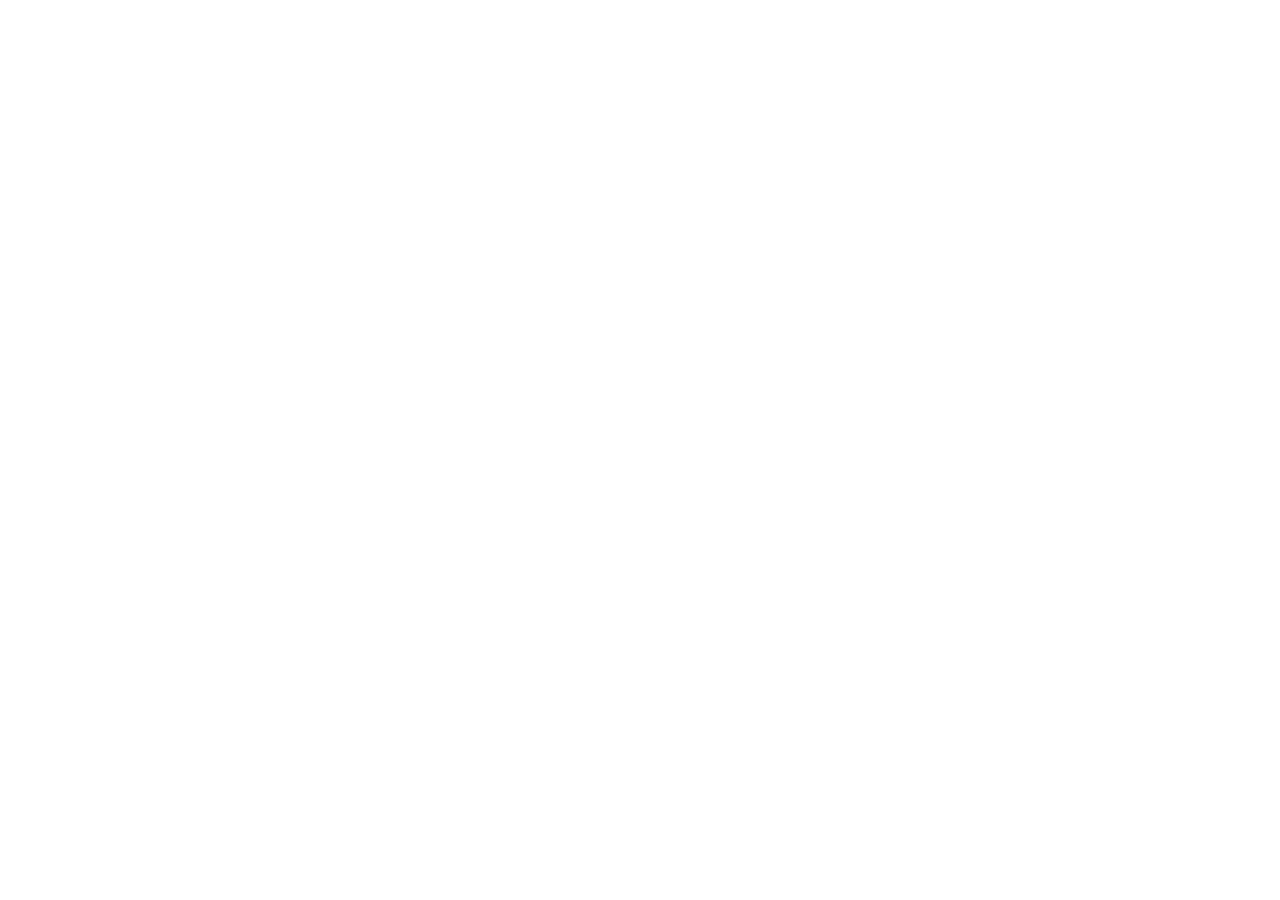
==== admin.html @ 89c9cb2d "Maquetación HTML Proyecto" ====
<!DOCTYPE html>
<html lang="en">
<head>
    <meta charset="UTF-8">
    <meta name="viewport" content="width=device-width, initial-scale=1.0">
    <title>Panel Administrativo</title>
</head>
<body>
    
</body>
</html>
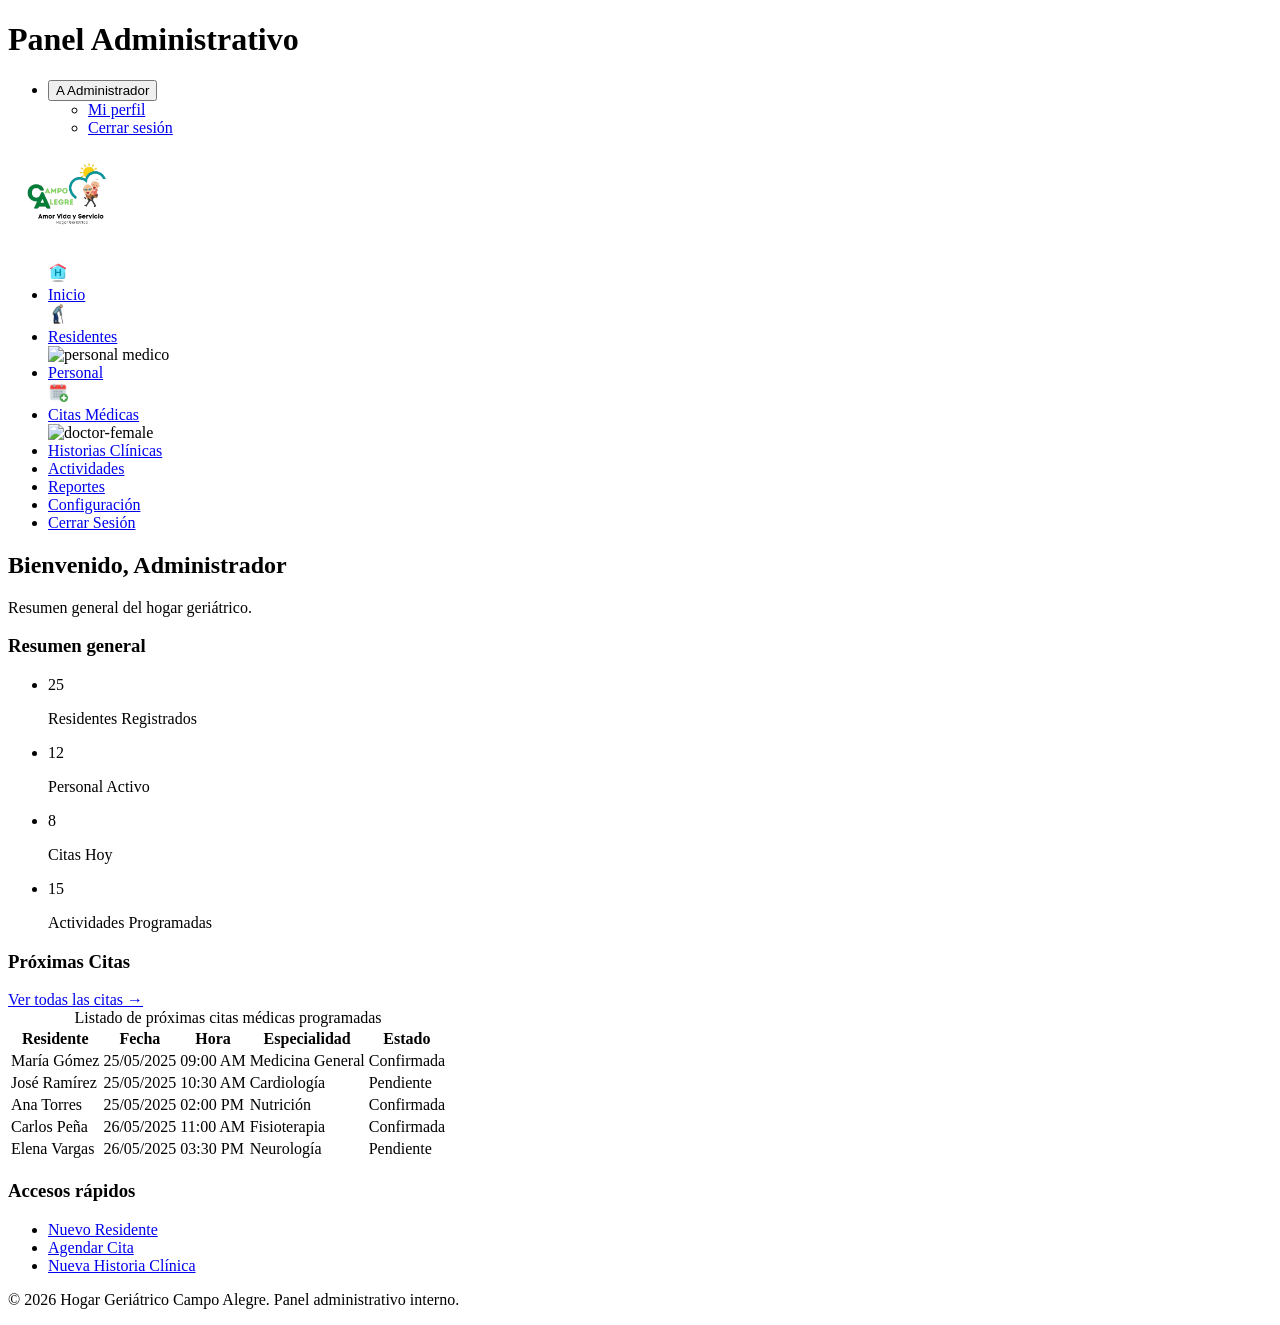
==== commit 9ebefaa6: "desarrollo admin.html" ====
--- a/admin.html
+++ b/admin.html
@@ -1,11 +1,207 @@
 <!DOCTYPE html>
-<html lang="en">
+<html lang="es">
 <head>
-    <meta charset="UTF-8">
-    <meta name="viewport" content="width=device-width, initial-scale=1.0">
-    <title>Panel Administrativo</title>
+<meta charset="UTF-8">
+<meta name="viewport" content="width=device-width, initial-scale=1.0">
+<meta name="description" content="Panel administrativo del Hogar Geriátrico Campo Alegre.">
+<title>Panel Administrativo | Hogar Geriátrico Campo Alegre</title>
 </head>
 <body>
-    
+
+    <!-- ============ BARRA SUPERIOR ============ -->
+    <header>
+        <h1>Panel Administrativo</h1>
+
+        <nav aria-label="Cuenta de usuario">
+            <ul>
+                <li>
+                    <button type="button" aria-haspopup="true" aria-expanded="false">
+                        A Administrador
+                    </button>
+                    <ul>
+                        <li><a href="index.html">Mi perfil</a></li>
+                        <li><a href="login.html">Cerrar sesión</a></li>
+                    </ul>
+                </li>
+            </ul>
+        </nav>
+    </header>
+
+    <div class="contenedor-panel">
+
+        <!-- ============ MENÚ LATERAL DE MÓDULOS ============ -->
+        <aside aria-label="Menú de administración">
+            <a href="index.html">
+                <img src="assets/images/logo Hogar geriatrico.png" alt="Logo Hogar Geriátrico Campo Alegre" width="120">
+            </a>
+
+            <nav aria-label="Módulos del sistema">
+                <ul>
+                    <div>
+                    <img src="assets/images/icons/inicio.png" alt="inicio" width="20">
+                    <li><a href="inicio.html" aria-current="page">Inicio</a></li>
+                    </div>
+
+                    <img src="assets/images/icons/residentes.png" alt="residentes"  width="20">
+                    <li><a href="residentes.html">Residentes</a></li>
+
+                    <img src="assets/images/icons/personal.png" alt="personal medico" width="20">
+                    <li><a href="personal.html">Personal</a></li>
+
+                    <div>
+                        <img src="assets/images/icons/citas medicas.png" alt="" width="20">
+                        <li><a href="citas-medicas.html">Citas Médicas</a></li>
+                    </div>
+
+                    <div>
+                         <img src="assets/images/icons/hc.png" alt="doctor-female" width="20">
+                        <li><a href="historias-clinicas.html">Historias Clínicas</a></li>
+                    </div>
+
+                    <div>
+                        <li><a href="actividades.html">Actividades</a></li>
+                    </div>
+
+                    <div>
+                        <li><a href="reportes.html">Reportes</a></li>
+                    </div>
+
+                    <div>
+                        <li><a href="configuracion.html">Configuración</a></li>
+                    </div>
+                    
+                    <div>
+                        <li><a href="login.html">Cerrar Sesión</a></li>
+                    </div>
+                </ul>
+            </nav>
+        </aside>
+
+        <!-- ============ CONTENIDO PRINCIPAL ============ -->
+        <main>
+
+            <header>
+                <h2>Bienvenido, Administrador</h2>
+                <p>Resumen general del hogar geriátrico.</p>
+            </header>
+
+            <!-- Tarjetas de resumen -->
+            <section aria-labelledby="titulo-resumen">
+                <h3 id="titulo-resumen">Resumen general</h3>
+
+                <ul>
+                    <li>
+                        <p>25</p>
+                        <p>Residentes Registrados</p>
+                    </li>
+                    <li>
+                        <p>12</p>
+                        <p>Personal Activo</p>
+                    </li>
+                    <li>
+                        <p>8</p>
+                        <p>Citas Hoy</p>
+                    </li>
+                    <li>
+                        <p>15</p>
+                        <p>Actividades Programadas</p>
+                    </li>
+                </ul>
+            </section>
+
+            <!-- Próximas citas -->
+            <section id="proximas-citas" aria-labelledby="titulo-proximas-citas">
+
+                <header>
+                    <h3 id="titulo-proximas-citas">Próximas Citas</h3>
+                    <a href="citas-medicas.html">Ver todas las citas &rarr;</a>
+                </header>
+
+                <table>
+                    <caption>Listado de próximas citas médicas programadas</caption>
+                    <thead>
+                        <tr>
+                            <th scope="col">Residente</th>
+                            <th scope="col">Fecha</th>
+                            <th scope="col">Hora</th>
+                            <th scope="col">Especialidad</th>
+                            <th scope="col">Estado</th>
+                        </tr>
+                    </thead>
+                    <tbody>
+                        <tr>
+                            <td>María Gómez</td>
+                            <td>25/05/2025</td>
+                            <td>09:00 AM</td>
+                            <td>Medicina General</td>
+                            <td><span>Confirmada</span></td>
+                        </tr>
+                        <tr>
+                            <td>José Ramírez</td>
+                            <td>25/05/2025</td>
+                            <td>10:30 AM</td>
+                            <td>Cardiología</td>
+                            <td><span>Pendiente</span></td>
+                        </tr>
+                        <tr>
+                            <td>Ana Torres</td>
+                            <td>25/05/2025</td>
+                            <td>02:00 PM</td>
+                            <td>Nutrición</td>
+                            <td><span>Confirmada</span></td>
+                        </tr>
+                        <tr>
+                            <td>Carlos Peña</td>
+                            <td>26/05/2025</td>
+                            <td>11:00 AM</td>
+                            <td>Fisioterapia</td>
+                            <td><span>Confirmada</span></td>
+                        </tr>
+                        <tr>
+                            <td>Elena Vargas</td>
+                            <td>26/05/2025</td>
+                            <td>03:30 PM</td>
+                            <td>Neurología</td>
+                            <td><span>Pendiente</span></td>
+                        </tr>
+                    </tbody>
+                </table>
+
+            </section>
+
+            <!-- Accesos rápidos -->
+            <section aria-labelledby="titulo-accesos-rapidos">
+                <h3 id="titulo-accesos-rapidos">Accesos rápidos</h3>
+
+                <ul>
+                    <li>
+                        <a href="residentes.html#nuevo">
+                            <span aria-hidden="true"></span>
+                            Nuevo Residente
+                        </a>
+                    </li>
+                    <li>
+                        <a href="citas-medicas.html#agendar">
+                            <span aria-hidden="true"></span>
+                            Agendar Cita
+                        </a>
+                    </li>
+                    <li>
+                        <a href="historias-clinicas.html#nueva">
+                            <span aria-hidden="true"></span>
+                            Nueva Historia Clínica
+                        </a>
+                    </li>
+                </ul>
+            </section>
+
+        </main>
+
+    </div>
+
+    <footer>
+        <p>&copy; 2026 Hogar Geriátrico Campo Alegre. Panel administrativo interno.</p>
+    </footer>
+
 </body>
 </html>
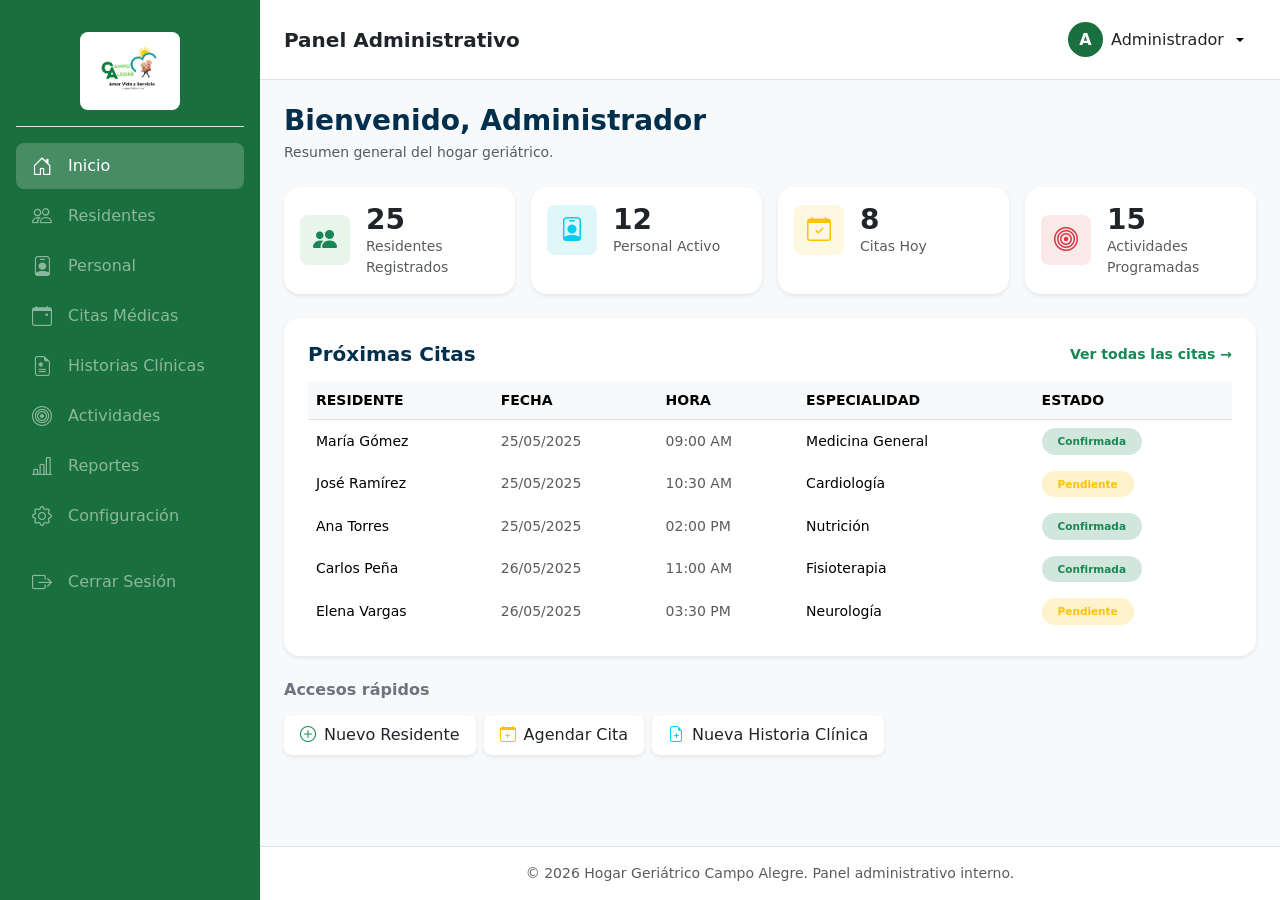
==== commit 77d031e2: "Agregar estilos con bootstrap" ====
--- a/admin.html
+++ b/admin.html
@@ -1,207 +1,283 @@
 <!DOCTYPE html>
 <html lang="es">
 <head>
-<meta charset="UTF-8">
-<meta name="viewport" content="width=device-width, initial-scale=1.0">
-<meta name="description" content="Panel administrativo del Hogar Geriátrico Campo Alegre.">
-<title>Panel Administrativo | Hogar Geriátrico Campo Alegre</title>
+    <meta charset="UTF-8">
+    <meta name="viewport" content="width=device-width, initial-scale=1.0">
+    <meta name="description" content="Panel administrativo del Hogar Geriátrico Campo Alegre.">
+    <title>Panel Administrativo | Hogar Geriátrico Campo Alegre</title>
+    
+    <!-- Bootstrap 5 CSS -->
+    <link href="https://cdn.jsdelivr.net/npm/bootstrap@5.3.3/dist/css/bootstrap.min.css" rel="stylesheet">
+    <!-- Bootstrap Icons -->
+    <link href="https://cdn.jsdelivr.net/npm/bootstrap-icons@1.11.3/font/bootstrap-icons.css" rel="stylesheet">
 </head>
-<body>
-
-    <!-- ============ BARRA SUPERIOR ============ -->
-    <header>
-        <h1>Panel Administrativo</h1>
-
-        <nav aria-label="Cuenta de usuario">
-            <ul>
-                <li>
-                    <button type="button" aria-haspopup="true" aria-expanded="false">
-                        A Administrador
-                    </button>
-                    <ul>
-                        <li><a href="index.html">Mi perfil</a></li>
-                        <li><a href="login.html">Cerrar sesión</a></li>
-                    </ul>
-                </li>
-            </ul>
-        </nav>
-    </header>
-
-    <div class="contenedor-panel">
-
-        <!-- ============ MENÚ LATERAL DE MÓDULOS ============ -->
-        <aside aria-label="Menú de administración">
-            <a href="index.html">
-                <img src="assets/images/logo Hogar geriatrico.png" alt="Logo Hogar Geriátrico Campo Alegre" width="120">
-            </a>
-
-            <nav aria-label="Módulos del sistema">
-                <ul>
-                    <div>
-                    <img src="assets/images/icons/inicio.png" alt="inicio" width="20">
-                    <li><a href="inicio.html" aria-current="page">Inicio</a></li>
-                    </div>
-
-                    <img src="assets/images/icons/residentes.png" alt="residentes"  width="20">
-                    <li><a href="residentes.html">Residentes</a></li>
-
-                    <img src="assets/images/icons/personal.png" alt="personal medico" width="20">
-                    <li><a href="personal.html">Personal</a></li>
-
-                    <div>
-                        <img src="assets/images/icons/citas medicas.png" alt="" width="20">
-                        <li><a href="citas-medicas.html">Citas Médicas</a></li>
-                    </div>
-
-                    <div>
-                         <img src="assets/images/icons/hc.png" alt="doctor-female" width="20">
-                        <li><a href="historias-clinicas.html">Historias Clínicas</a></li>
-                    </div>
-
-                    <div>
-                        <li><a href="actividades.html">Actividades</a></li>
-                    </div>
-
-                    <div>
-                        <li><a href="reportes.html">Reportes</a></li>
-                    </div>
-
-                    <div>
-                        <li><a href="configuracion.html">Configuración</a></li>
-                    </div>
-                    
-                    <div>
-                        <li><a href="login.html">Cerrar Sesión</a></li>
-                    </div>
+<body class="bg-light">
+
+    <div class="d-flex min-vh-100">
+
+        <!--Menú lateral()-->
+        <aside class="text-white p-3 d-flex flex-column" style="width: 260px; min-width: 260px; background-color: #196f3d;" aria-label="Menú de administración">
+            
+            <!-- Logo -->
+            <div class="text-center py-3 mb-3 border-bottom border-white-50">
+                <a href="index.html">
+                    <img src="assets/images/logo Hogar geriatrico.png" alt="Logo Hogar Geriátrico Campo Alegre" width="100" class="img-fluid bg-white p-2 rounded-3">
+                </a>
+            </div>
+
+            <!-- Navegación de módulos -->
+            <nav aria-label="Módulos del sistema" class="w-100">
+                <ul class="nav nav-pills flex-column gap-1">
+                    <li class="nav-item">
+                        <a href="inicio.html" class="nav-link text-white active d-flex align-items-center gap-3 py-2 px-3 rounded-3" style="background-color: rgba(255,255,255,0.2);" aria-current="page">
+                            <i class="bi bi-house-door fs-5"></i>
+                            <span>Inicio</span>
+                        </a>
+                    </li>
+                    <li class="nav-item">
+                        <a href="residentes.html" class="nav-link text-white-50 d-flex align-items-center gap-3 py-2 px-3 rounded-3">
+                            <i class="bi bi-people fs-5"></i>
+                            <span>Residentes</span>
+                        </a>
+                    </li>
+                    <li class="nav-item">
+                        <a href="personal.html" class="nav-link text-white-50 d-flex align-items-center gap-3 py-2 px-3 rounded-3">
+                            <i class="bi bi-person-badge fs-5"></i>
+                            <span>Personal</span>
+                        </a>
+                    </li>
+                    <li class="nav-item">
+                        <a href="citas-medicas.html" class="nav-link text-white-50 d-flex align-items-center gap-3 py-2 px-3 rounded-3">
+                            <i class="bi bi-calendar-event fs-5"></i>
+                            <span>Citas Médicas</span>
+                        </a>
+                    </li>
+                    <li class="nav-item">
+                        <a href="historias-clinicas.html" class="nav-link text-white-50 d-flex align-items-center gap-3 py-2 px-3 rounded-3">
+                            <i class="bi bi-file-earmark-medical fs-5"></i>
+                            <span>Historias Clínicas</span>
+                        </a>
+                    </li>
+                    <li class="nav-item">
+                        <a href="actividades.html" class="nav-link text-white-50 d-flex align-items-center gap-3 py-2 px-3 rounded-3">
+                            <i class="bi bi-bullseye fs-5"></i>
+                            <span>Actividades</span>
+                        </a>
+                    </li>
+                    <li class="nav-item">
+                        <a href="reportes.html" class="nav-link text-white-50 d-flex align-items-center gap-3 py-2 px-3 rounded-3">
+                            <i class="bi bi-bar-chart-line fs-5"></i>
+                            <span>Reportes</span>
+                        </a>
+                    </li>
+                    <li class="nav-item">
+                        <a href="configuracion.html" class="nav-link text-white-50 d-flex align-items-center gap-3 py-2 px-3 rounded-3">
+                            <i class="bi bi-gear fs-5"></i>
+                            <span>Configuración</span>
+                        </a>
+                    </li>
+                    <li class="nav-item mt-3">
+                        <a href="login.html" class="nav-link text-white-50 d-flex align-items-center gap-3 py-2 px-3 rounded-3">
+                            <i class="bi bi-box-arrow-right fs-5"></i>
+                            <span>Cerrar Sesión</span>
+                        </a>
+                    </li>
                 </ul>
             </nav>
         </aside>
 
         <!-- ============ CONTENIDO PRINCIPAL ============ -->
-        <main>
-
-            <header>
-                <h2>Bienvenido, Administrador</h2>
-                <p>Resumen general del hogar geriátrico.</p>
+        <div class="flex-grow-1 d-flex flex-column">
+
+            <!-- BARRA SUPERIOR (HEADER) -->
+            <header class="bg-white border-bottom px-4 py-3 d-flex justify-content-between align-items-center">
+                <h1 class="h5 fw-bold text-dark mb-0">Panel Administrativo</h1>
+
+                <!-- Usuario y Menú desplegable -->
+                <nav aria-label="Cuenta de usuario" class="dropdown">
+                    <button class="btn btn-light d-flex align-items-center gap-2 border-0 bg-transparent dropdown-toggle" type="button" data-bs-toggle="dropdown" aria-expanded="false">
+                        <span class="rounded-circle text-white d-flex align-items-center justify-content-center fw-bold" style="width: 35px; height: 35px; background-color: #196f3d;">A</span>
+                        <span class="fw-medium text-dark">Administrador</span>
+                    </button>
+                    <ul class="dropdown-menu dropdown-menu-end border-0 shadow-sm rounded-3">
+                        <li><a class="dropdown-item small" href="index.html"><i class="bi bi-person me-2"></i>Mi perfil</a></li>
+                        <li><hr class="dropdown-divider"></li>
+                        <li><a class="dropdown-item small text-danger" href="login.html"><i class="bi bi-box-arrow-right me-2"></i>Cerrar sesión</a></li>
+                    </ul>
+                </nav>
             </header>
 
-            <!-- Tarjetas de resumen -->
-            <section aria-labelledby="titulo-resumen">
-                <h3 id="titulo-resumen">Resumen general</h3>
-
-                <ul>
-                    <li>
-                        <p>25</p>
-                        <p>Residentes Registrados</p>
-                    </li>
-                    <li>
-                        <p>12</p>
-                        <p>Personal Activo</p>
-                    </li>
-                    <li>
-                        <p>8</p>
-                        <p>Citas Hoy</p>
-                    </li>
-                    <li>
-                        <p>15</p>
-                        <p>Actividades Programadas</p>
-                    </li>
-                </ul>
-            </section>
-
-            <!-- Próximas citas -->
-            <section id="proximas-citas" aria-labelledby="titulo-proximas-citas">
-
-                <header>
-                    <h3 id="titulo-proximas-citas">Próximas Citas</h3>
-                    <a href="citas-medicas.html">Ver todas las citas &rarr;</a>
-                </header>
-
-                <table>
-                    <caption>Listado de próximas citas médicas programadas</caption>
-                    <thead>
-                        <tr>
-                            <th scope="col">Residente</th>
-                            <th scope="col">Fecha</th>
-                            <th scope="col">Hora</th>
-                            <th scope="col">Especialidad</th>
-                            <th scope="col">Estado</th>
-                        </tr>
-                    </thead>
-                    <tbody>
-                        <tr>
-                            <td>María Gómez</td>
-                            <td>25/05/2025</td>
-                            <td>09:00 AM</td>
-                            <td>Medicina General</td>
-                            <td><span>Confirmada</span></td>
-                        </tr>
-                        <tr>
-                            <td>José Ramírez</td>
-                            <td>25/05/2025</td>
-                            <td>10:30 AM</td>
-                            <td>Cardiología</td>
-                            <td><span>Pendiente</span></td>
-                        </tr>
-                        <tr>
-                            <td>Ana Torres</td>
-                            <td>25/05/2025</td>
-                            <td>02:00 PM</td>
-                            <td>Nutrición</td>
-                            <td><span>Confirmada</span></td>
-                        </tr>
-                        <tr>
-                            <td>Carlos Peña</td>
-                            <td>26/05/2025</td>
-                            <td>11:00 AM</td>
-                            <td>Fisioterapia</td>
-                            <td><span>Confirmada</span></td>
-                        </tr>
-                        <tr>
-                            <td>Elena Vargas</td>
-                            <td>26/05/2025</td>
-                            <td>03:30 PM</td>
-                            <td>Neurología</td>
-                            <td><span>Pendiente</span></td>
-                        </tr>
-                    </tbody>
-                </table>
-
-            </section>
-
-            <!-- Accesos rápidos -->
-            <section aria-labelledby="titulo-accesos-rapidos">
-                <h3 id="titulo-accesos-rapidos">Accesos rápidos</h3>
-
-                <ul>
-                    <li>
-                        <a href="residentes.html#nuevo">
-                            <span aria-hidden="true"></span>
-                            Nuevo Residente
-                        </a>
-                    </li>
-                    <li>
-                        <a href="citas-medicas.html#agendar">
-                            <span aria-hidden="true"></span>
-                            Agendar Cita
-                        </a>
-                    </li>
-                    <li>
-                        <a href="historias-clinicas.html#nueva">
-                            <span aria-hidden="true"></span>
-                            Nueva Historia Clínica
-                        </a>
-                    </li>
-                </ul>
-            </section>
-
-        </main>
+            <!-- CUERPO PRINCIPAL -->
+            <main class="p-4 flex-grow-1">
+
+                <!-- Bienvenida -->
+                <div class="mb-4">
+                    <h2 class="h3 fw-bold mb-1" style="color: #00304D;">Bienvenido, Administrador</h2>
+                    <p class="text-muted small mb-0">Resumen general del hogar geriátrico.</p>
+                </div>
+
+                <!-- Tarjetas de Resumen -->
+                <section aria-labelledby="titulo-resumen" class="mb-4">
+                    <h3 id="titulo-resumen" class="visually-hidden">Resumen general</h3>
+
+                    <div class="row row-cols-1 row-cols-sm-2 row-cols-xl-4 g-3">
+                        
+                        <!-- Tarjeta 1 -->
+                        <div class="col">
+                            <div class="card border-0 shadow-sm rounded-4 p-3 bg-white h-100">
+                                <div class="d-flex align-items-center gap-3">
+                                    <div class="p-3 rounded-3 d-flex align-items-center justify-content-center" style="background-color: #e8f5e9; width: 50px; height: 50px;">
+                                        <i class="bi bi-people-fill text-success fs-4"></i>
+                                    </div>
+                                    <div>
+                                        <div class="h3 fw-bold mb-0 text-dark">25</div>
+                                        <div class="text-muted small">Residentes Registrados</div>
+                                    </div>
+                                </div>
+                            </div>
+                        </div>
+
+                        <!-- Tarjeta 2 -->
+                        <div class="col">
+                            <div class="card border-0 shadow-sm rounded-4 p-3 bg-white h-100">
+                                <div class="d-flex align-items-center gap-3">
+                                    <div class="p-3 rounded-3 d-flex align-items-center justify-content-center" style="background-color: #e0f7fa; width: 50px; height: 50px;">
+                                        <i class="bi bi-person-badge text-info fs-4"></i>
+                                    </div>
+                                    <div>
+                                        <div class="h3 fw-bold mb-0 text-dark">12</div>
+                                        <div class="text-muted small">Personal Activo</div>
+                                    </div>
+                                </div>
+                            </div>
+                        </div>
+
+                        <!-- Tarjeta 3 -->
+                        <div class="col">
+                            <div class="card border-0 shadow-sm rounded-4 p-3 bg-white h-100">
+                                <div class="d-flex align-items-center gap-3">
+                                    <div class="p-3 rounded-3 d-flex align-items-center justify-content-center" style="background-color: #fff8e1; width: 50px; height: 50px;">
+                                        <i class="bi bi-calendar-check text-warning fs-4"></i>
+                                    </div>
+                                    <div>
+                                        <div class="h3 fw-bold mb-0 text-dark">8</div>
+                                        <div class="text-muted small">Citas Hoy</div>
+                                    </div>
+                                </div>
+                            </div>
+                        </div>
+
+                        <!-- Tarjeta 4 -->
+                        <div class="col">
+                            <div class="card border-0 shadow-sm rounded-4 p-3 bg-white h-100">
+                                <div class="d-flex align-items-center gap-3">
+                                    <div class="p-3 rounded-3 d-flex align-items-center justify-content-center" style="background-color: #fbe9e7; width: 50px; height: 50px;">
+                                        <i class="bi bi-bullseye text-danger fs-4"></i>
+                                    </div>
+                                    <div>
+                                        <div class="h3 fw-bold mb-0 text-dark">15</div>
+                                        <div class="text-muted small">Actividades Programadas</div>
+                                    </div>
+                                </div>
+                            </div>
+                        </div>
+
+                    </div>
+                </section>
+
+                <!-- Próximas Citas (Tabla) -->
+                <section id="proximas-citas" class="card border-0 shadow-sm rounded-4 bg-white p-4 mb-4" aria-labelledby="titulo-proximas-citas">
+
+                    <header class="d-flex justify-content-between align-items-center mb-3">
+                        <h3 id="titulo-proximas-citas" class="h5 fw-bold mb-0" style="color: #00304D;">Próximas Citas</h3>
+                        <a href="citas-medicas.html" class="text-decoration-none text-success small fw-semibold">
+                            Ver todas las citas &rarr;
+                        </a>
+                    </header>
+
+                    <div class="table-responsive">
+                        <table class="table table-borderless align-middle mb-0">
+                            <caption class="visually-hidden">Listado de próximas citas médicas programadas</caption>
+                            <thead class="table-light border-bottom text-uppercase small text-muted">
+                                <tr>
+                                    <th scope="col" class="fw-semibold">Residente</th>
+                                    <th scope="col" class="fw-semibold">Fecha</th>
+                                    <th scope="col" class="fw-semibold">Hora</th>
+                                    <th scope="col" class="fw-semibold">Especialidad</th>
+                                    <th scope="col" class="fw-semibold">Estado</th>
+                                </tr>
+                            </thead>
+                            <tbody class="small">
+                                <tr>
+                                    <td class="fw-medium">María Gómez</td>
+                                    <td class="text-muted">25/05/2025</td>
+                                    <td class="text-muted">09:00 AM</td>
+                                    <td>Medicina General</td>
+                                    <td><span class="badge rounded-pill text-success bg-success-subtle px-3 py-2">Confirmada</span></td>
+                                </tr>
+                                <tr>
+                                    <td class="fw-medium">José Ramírez</td>
+                                    <td class="text-muted">25/05/2025</td>
+                                    <td class="text-muted">10:30 AM</td>
+                                    <td>Cardiología</td>
+                                    <td><span class="badge rounded-pill text-warning bg-warning-subtle px-3 py-2">Pendiente</span></td>
+                                </tr>
+                                <tr>
+                                    <td class="fw-medium">Ana Torres</td>
+                                    <td class="text-muted">25/05/2025</td>
+                                    <td class="text-muted">02:00 PM</td>
+                                    <td>Nutrición</td>
+                                    <td><span class="badge rounded-pill text-success bg-success-subtle px-3 py-2">Confirmada</span></td>
+                                </tr>
+                                <tr>
+                                    <td class="fw-medium">Carlos Peña</td>
+                                    <td class="text-muted">26/05/2025</td>
+                                    <td class="text-muted">11:00 AM</td>
+                                    <td>Fisioterapia</td>
+                                    <td><span class="badge rounded-pill text-success bg-success-subtle px-3 py-2">Confirmada</span></td>
+                                </tr>
+                                <tr>
+                                    <td class="fw-medium">Elena Vargas</td>
+                                    <td class="text-muted">26/05/2025</td>
+                                    <td class="text-muted">03:30 PM</td>
+                                    <td>Neurología</td>
+                                    <td><span class="badge rounded-pill text-warning bg-warning-subtle px-3 py-2">Pendiente</span></td>
+                                </tr>
+                            </tbody>
+                        </table>
+                    </div>
+
+                </section>
+
+                <!-- Accesos Rápida -->
+                <section aria-labelledby="titulo-accesos-rapidos">
+                    <h3 id="titulo-accesos-rapidos" class="h6 fw-bold mb-3 text-secondary">Accesos rápidos</h3>
+
+                    <div class="d-flex flex-wrap gap-2">
+                        <a href="residentes.html#nuevo" class="btn btn-white bg-white border-0 shadow-sm rounded-3 py-2 px-3 small fw-medium text-dark d-flex align-items-center gap-2">
+                            <i class="bi bi-plus-circle text-success fs-6"></i> Nuevo Residente
+                        </a>
+                        <a href="citas-medicas.html#agendar" class="btn btn-white bg-white border-0 shadow-sm rounded-3 py-2 px-3 small fw-medium text-dark d-flex align-items-center gap-2">
+                            <i class="bi bi-calendar-plus text-warning fs-6"></i> Agendar Cita
+                        </a>
+                        <a href="historias-clinicas.html#nueva" class="btn btn-white bg-white border-0 shadow-sm rounded-3 py-2 px-3 small fw-medium text-dark d-flex align-items-center gap-2">
+                            <i class="bi bi-file-earmark-plus text-info fs-6"></i> Nueva Historia Clínica
+                        </a>
+                    </div>
+                </section>
+
+            </main>
+
+            <!-- FOOTER -->
+            <footer class="bg-white border-top py-3 text-center text-muted small">
+                <p class="mb-0">&copy; 2026 Hogar Geriátrico Campo Alegre. Panel administrativo interno.</p>
+            </footer>
+
+        </div>
 
     </div>
 
-    <footer>
-        <p>&copy; 2026 Hogar Geriátrico Campo Alegre. Panel administrativo interno.</p>
-    </footer>
-
+    <!-- Bootstrap Bundle JS (requerido para los Dropdowns/Menús) -->
+    <script src="https://cdn.jsdelivr.net/npm/bootstrap@5.3.3/dist/js/bootstrap.bundle.min.js"></script>
 </body>
 </html>
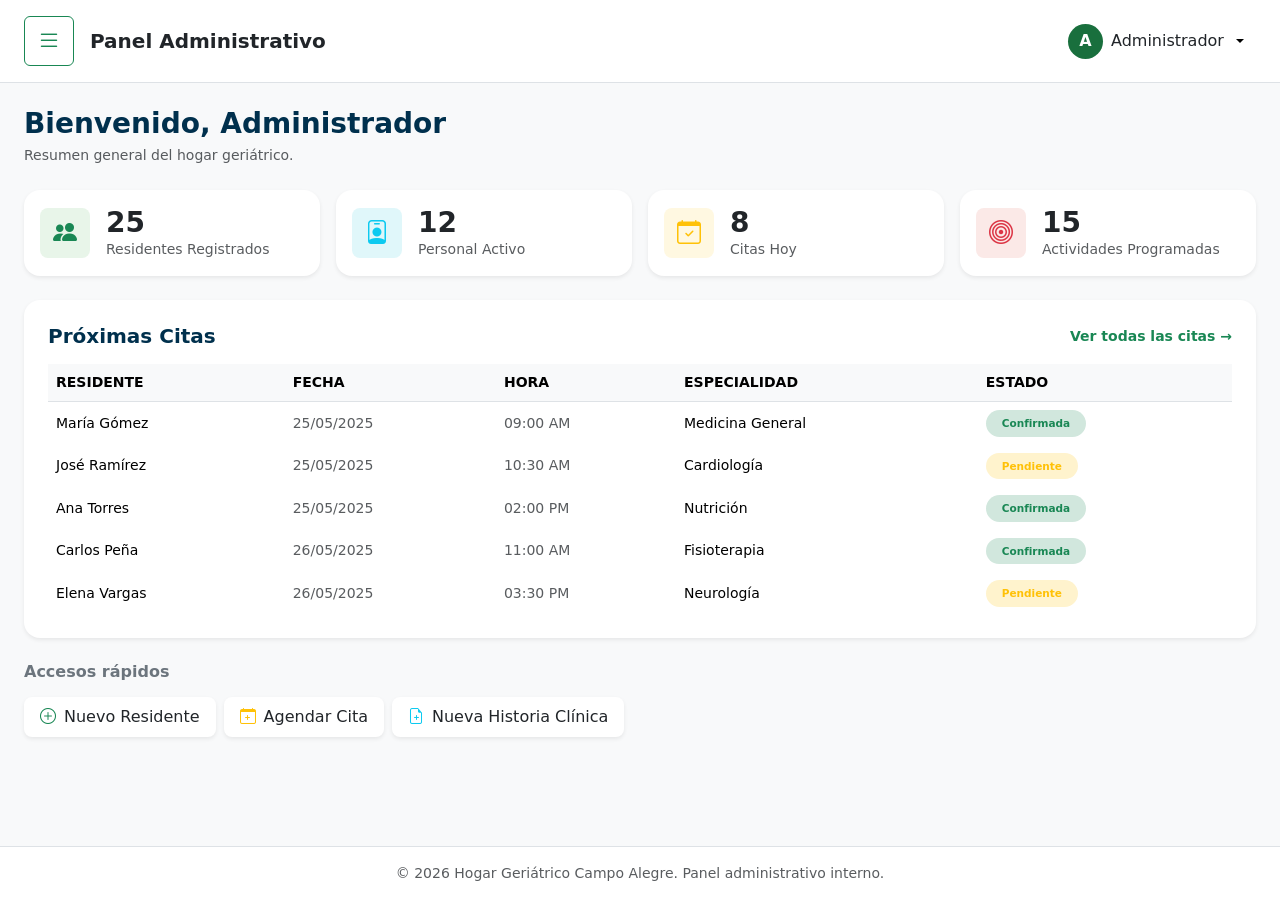
==== commit 3027b391: "Actualización de login y admin + creación de Js para los dos" ====
--- a/admin.html
+++ b/admin.html
@@ -16,7 +16,18 @@
     <div class="d-flex min-vh-100">
 
         <!--Menú lateral()-->
-        <aside class="text-white p-3 d-flex flex-column" style="width: 260px; min-width: 260px; background-color: #196f3d;" aria-label="Menú de administración">
+      <aside class="offcanvas offcanvas-start text-white p-3"
+       tabindex="-1"
+       id="menuLateral"
+       aria-label="Menú de administración"
+       style="width: 260px; background-color: #196f3d;">
+       <div class="d-flex justify-content-end mb-2">
+    <button type="button"
+            class="btn-close btn-close-white"
+            data-bs-dismiss="offcanvas"
+            aria-label="Cerrar">
+    </button>
+</div>
             
             <!-- Logo -->
             <div class="text-center py-3 mb-3 border-bottom border-white-50">
@@ -90,8 +101,23 @@
         <div class="flex-grow-1 d-flex flex-column">
 
             <!-- BARRA SUPERIOR (HEADER) -->
-            <header class="bg-white border-bottom px-4 py-3 d-flex justify-content-between align-items-center">
-                <h1 class="h5 fw-bold text-dark mb-0">Panel Administrativo</h1>
+           <header class="bg-white border-bottom px-4 py-3 d-flex justify-content-between align-items-center">
+
+    <div class="d-flex align-items-center gap-3">
+
+        <button class="btn btn-outline-success"
+                type="button"
+                data-bs-toggle="offcanvas"
+                data-bs-target="#menuLateral"
+                aria-controls="menuLateral">
+            <i class="bi bi-list fs-4"></i>
+        </button>
+
+        <h1 class="h5 fw-bold text-dark mb-0">
+            Panel Administrativo
+        </h1>
+
+    </div>
 
                 <!-- Usuario y Menú desplegable -->
                 <nav aria-label="Cuenta de usuario" class="dropdown">
@@ -279,5 +305,6 @@
 
     <!-- Bootstrap Bundle JS (requerido para los Dropdowns/Menús) -->
     <script src="https://cdn.jsdelivr.net/npm/bootstrap@5.3.3/dist/js/bootstrap.bundle.min.js"></script>
+    
 </body>
 </html>
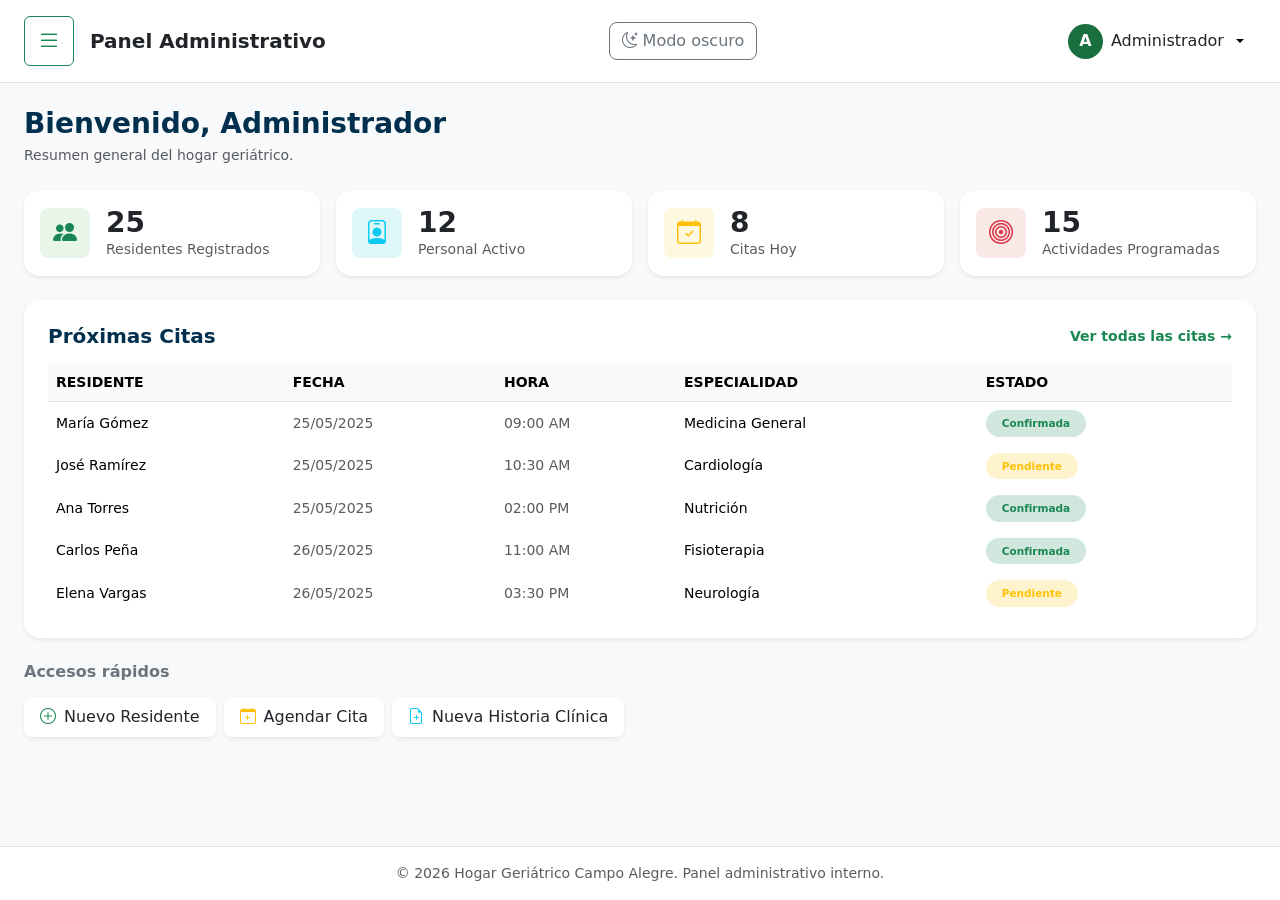
==== commit 12f82d1c: "Ajustes en js" ====
--- a/admin.html
+++ b/admin.html
@@ -17,11 +17,11 @@
 
         <!--Menú lateral()-->
       <aside class="offcanvas offcanvas-start text-white p-3"
-       tabindex="-1"
-       id="menuLateral"
-       aria-label="Menú de administración"
-       style="width: 260px; background-color: #196f3d;">
-       <div class="d-flex justify-content-end mb-2">
+            tabindex="-1"
+            id="menuLateral"
+            aria-label="Menú de administración"
+            style="width: 260px; background-color: #196f3d;">
+                <div class="d-flex justify-content-end mb-2">
     <button type="button"
             class="btn-close btn-close-white"
             data-bs-dismiss="offcanvas"
@@ -119,6 +119,13 @@
 
     </div>
 
+<!-- Botón para cambiar el tema -->
+<button type="button" id="btnTema"
+        class="btn btn-outline-secondary rounded-3 me-3">
+    <i class="bi bi-moon-stars" id="iconoTema"></i>
+    <span id="textoTema">Modo oscuro</span>
+</button>
+
                 <!-- Usuario y Menú desplegable -->
                 <nav aria-label="Cuenta de usuario" class="dropdown">
                     <button class="btn btn-light d-flex align-items-center gap-2 border-0 bg-transparent dropdown-toggle" type="button" data-bs-toggle="dropdown" aria-expanded="false">
@@ -162,8 +169,9 @@
                                 </div>
                             </div>
                         </div>
-
-                        <!-- Tarjeta 2 -->
+<!--Modo Claro oscuro-->
+
+<!-- Tarjeta 2 -->
                         <div class="col">
                             <div class="card border-0 shadow-sm rounded-4 p-3 bg-white h-100">
                                 <div class="d-flex align-items-center gap-3">
@@ -305,6 +313,6 @@
 
     <!-- Bootstrap Bundle JS (requerido para los Dropdowns/Menús) -->
     <script src="https://cdn.jsdelivr.net/npm/bootstrap@5.3.3/dist/js/bootstrap.bundle.min.js"></script>
-    
+    <script src="login.js"></script>
 </body>
 </html>
